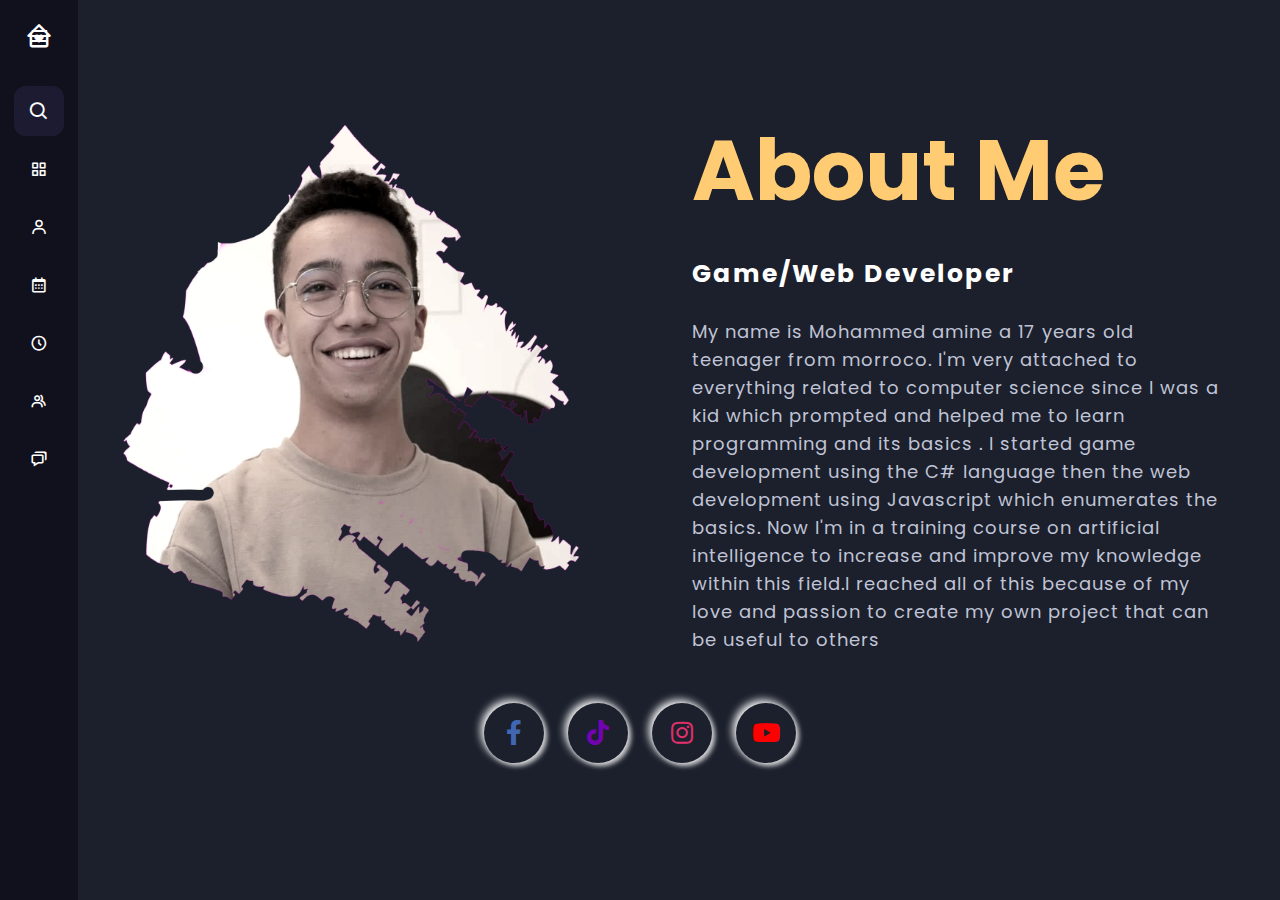
==== html/About me.html @ 37101b9a "Add files via upload" ====
<!DOCTYPE html>

<html lang="en" dir="ltr">
  <head>
    <meta charset=" utf-8">
 <meta name= "viewport" content="width=device-width, initial-scale=1">
 
 <title>ALLAH HOUSES</title>
 <link rel="icon" href="../img/Black Green Gold Modern Islamic Logo Template (1).png">

 <link rel=" stylesheet" type= "text/css" href="css/style.css">
<link rel="preconnect" href= "https: / /fonts.googleapis. com">
 <link rel=" preconnect" href= "https://fonts.gstatic. com" crossorigin>
 <link href= "https://fonts. googleapis. .com/css2?family=Josefin+Sans:ital, wght@0, 100;0, 200;0, 300;0,400
 ;0, 500;0, 600;0, 700;1, 100;1, 200;1, 300;1, 400;1, 500;1, 600;1, 700&display=swap" rel="stylesheet">

    <meta charset="UTF-8">
    
    <link rel="stylesheet" href="../css/ABOUT me.css">
    
    <link href='https://unpkg.com/boxicons@2.0.7/css/boxicons.min.css' rel='stylesheet'>
     <meta name="viewport" content="width=device-width, initial-scale=1.0">
     <link rel="preconnect" href="https://fonts.googleapis.com">
<link rel="preconnect" href="https://fonts.gstatic.com" crossorigin>
<link href="https://fonts.googleapis.com/css2?family=Lobster&display=swap" rel="stylesheet">
<link rel="preconnect" href="https://fonts.googleapis.com">
<link rel="preconnect" href="https://fonts.gstatic.com" crossorigin>
<link href="https://fonts.googleapis.com/css2?family=Lobster&display=swap" rel="stylesheet">
<meta charset="UTF-8">
<meta name="viewport" content="width=device-width, initial-scale=1.0">

<link rel="stylesheet" href="style.css">
<link rel="stylesheet" href="https://cdnjs.cloudflare.com/ajax/libs/font-awesome/5.15.2/css/all.min.css"/>

   </head>
   <body>
 <section class="about">
  <div class="content">
    <img src="../img/1.png" alt="">
    <div class="text">
      <h1>About me</h1>
      <h5>Game/Web Developer</h5>
      <p>My name is Mohammed amine a 17 years old teenager from morroco. I'm very attached to everything related to computer science since I was a kid which prompted and helped me to learn programming and its basics . I started game development using the C# language then the web development using Javascript which enumerates the basics. Now I'm in a training course on artificial intelligence to increase and improve my knowledge within this field.I reached all of this because of my love and passion to create my own project that can be useful to others</p>
    </div>
    <div class="icons">
      <a href="https://www.facebook.com/aminetuber.aminetuber" class="fb"><i class="fab fa-facebook-f"></i></a>
      <a href="https://www.tiktok.com/@drkwin1?_t=8WMn1kSp4BZ&_r=1" class="twitter"><i class="fab fa-tiktok"></i></a>
      <a href="https://instagram.com/drkwin.exe?igshid=ZjA0NjI3M2I=" class="insta"><i class="fab fa-instagram"></i></a>
      <a href="https://www.youtube.com/channel/UC5DiKN-dMREmwjTbiV3PLqg" class="yt"><i class="fab fa-youtube"></i></a>
    </div>
    <div class="sidebar">
      <div class="logo-details">
        <i class='bx bx-home-heart'></i>
          <div class="logo_name">ALLAH Houses</div>
          <i class='bx bx-menu' id="btn" ></i>
      </div>
     
      <ul class="nav-list">
        <li>
            <i class='bx bx-search' ></i>
           <input type="text" placeholder="Search...">
           <span class="tooltip">Search</span>
        </li>
        <li>
          <a href="../index.html">
            <i class='bx bx-grid-alt'></i>
            <span class="links_name">HOME</span>
          </a>
           <span class="tooltip">HOME</span>
        </li>
        <li>
         <a href="../html/About me.html">
           <i class='bx bx-user' ></i>
           <span class="links_name">About me</span>
         </a>
         <span class="tooltip">About me</span>
       </li>
       
       
       
  
       <li>
        <a href="../html/Date.html">
         <i class='bx bx-calendar'></i>
          <span class="links_name">DATE</span>
        </a>
        <span class="tooltip">DATE</span>
      </li>
         
      <li>
        <a href="../html/heure.html">
         <i class='bx bx-time-five'></i>
          <span class="links_name">TIME</span>
        </a>
        <span class="tooltip">TIME</span>
      </li>
       
      <li>
        <a href="../html/ABOUT.html">
         <i class='bx bx-group'></i>
          <span class="links_name">About</span>
        </a>
        <span class="tooltip">About</span>
      </li>
  
      <li>
        <a href="../html/Contact us.html">
          <i class='bx bx-chat' ></i>
          <span class="links_name">Contact us</span>
        </a>
        <span class="tooltip">Contact us</span>
      </li>
         
       
      </ul>
    </div>
    
    <script>
    let sidebar = document.querySelector(".sidebar");
    let closeBtn = document.querySelector("#btn");
    let searchBtn = document.querySelector(".bx-search");
  
    closeBtn.addEventListener("click", ()=>{
      sidebar.classList.toggle("open");
      menuBtnChange();//calling the function(optional)
    });
  
    searchBtn.addEventListener("click", ()=>{ // Sidebar open when you click on the search iocn
      sidebar.classList.toggle("open");
      menuBtnChange(); //calling the function(optional)
    });
  
    // following are the code to change sidebar button(optional)
    function menuBtnChange() {
     if(sidebar.classList.contains("open")){
       closeBtn.classList.replace("bx-menu", "bx-menu-alt-right");//replacing the iocns class
     }else {
       closeBtn.classList.replace("bx-menu-alt-right","bx-menu");//replacing the iocns class
     }
    }
  
    </script>
  
 </section>
 

  
</body>

  
   </html>
---- css/ABOUT me.css ----
@import url('https://fonts.googleapis.com/css2?family=Poppins:wght@200;300;400;500;600;700&display=swap');
*{
  margin: 0;
  padding: 0;
  box-sizing: border-box;
  font-family: 'Poppins', sans-serif;
}


.icons a{
  background: #1b202c;
  position: relative;
  height: 60px;
  width: 60px;
  margin: 0 10px;
  display: inline-flex;
  text-decoration: none;
  border-radius: 50%;
  transition: all 0.3s;
  box-shadow: -3px -3px 9px #ffffff,
              3px 3px 5px #ceced1;
              margin-bottom: 10%;
}
.icons a:hover:before{
  content: "";
  position: absolute;
  top: 30px;
  left: 230%;
  bottom: 0;
  right: 0;
  border-radius: 50%;
  background: #ecf0f3;
  box-shadow: inset -3px -3px 7px #ffffff,
              inset 3px 3px 5px #ceced1;
}
.icons a i{
  position: relative;
  z-index: 3;
  text-align: center;
  width: 100%;
  height: 100%;
  font-size: 25px;
  line-height: 60px;
}
.icons a:hover i{
  transform: scale(0.9);
}
.icons a.fb i{
  color: #4267B2;
}
.icons a.twitter i{
  color: #7103b1;
}
.icons a.insta i{
  color: #E1306C;
 
 
}
.icons a.git i{
  color: #333;
}
.icons a.yt i{
  color: #ff0000;
}


/* Google Font Link */
@import url('https://fonts.googleapis.com/css2?family=Poppins:wght@200;300;400;500;600;700&display=swap');
*{
  margin: 0;
  padding: 0;
  box-sizing: border-box;
  font-family: "Poppins" , sans-serif;
}
.sidebar{
  position: fixed;
  left: 0;
  top: 0;
  height: 100%;
  width: 78px;
  background: #11101D;
  padding: 6px 14px;
  z-index: 99;
  transition: all 0.5s ease;
}
.sidebar.open{
  width: 250px;
}
.sidebar .logo-details{
  height: 60px;
  display: flex;
  align-items: center;
  position: relative;
}
.sidebar .logo-details .icon{
  opacity: 0;
  transition: all 0.5s ease;
}
.sidebar .logo-details .logo_name{
  color: #fff;
  font-size: 20px;
  font-weight: 600;
  opacity: 0;
  transition: all 0.5s ease;
}
.sidebar.open .logo-details .icon,
.sidebar.open .logo-details .logo_name{
  opacity: 1;
}
.sidebar .logo-details #btn{
  position: absolute;
  top: 50%;
  right: 0;
  transform: translateY(-50%);
  font-size: 22px;
  transition: all 0.4s ease;
  font-size: 23px;
  text-align: center;
  cursor: pointer;
  transition: all 0.5s ease;
}
.sidebar.open .logo-details #btn{
  text-align: right;
}
.sidebar i{
  color: #fff;
  height: 60px;
  min-width: 50px;
  font-size: 28px;
  text-align: center;
  line-height: 60px;
}
.sidebar .nav-list{
  margin-top: 20px;
  height: 100%;
}
.sidebar li{
  position: relative;
  margin: 8px 0;
  list-style: none;
}
.sidebar li .tooltip{
  position: absolute;
  top: -20px;
  left: calc(100% + 15px);
  z-index: 3;
  background: #fff;
  box-shadow: 0 5px 10px rgba(0, 0, 0, 0.3);
  padding: 6px 12px;
  border-radius: 4px;
  font-size: 15px;
  font-weight: 400;
  opacity: 0;
  white-space: nowrap;
  pointer-events: none;
  transition: 0s;
}
.sidebar li:hover .tooltip{
  opacity: 1;
  pointer-events: auto;
  transition: all 0.4s ease;
  top: 50%;
  transform: translateY(-50%);
}
.sidebar.open li .tooltip{
  display: none;
}
.sidebar input{
  font-size: 15px;
  color: #FFF;
  font-weight: 400;
  outline: none;
  height: 50px;
  width: 100%;
  width: 50px;
  border: none;
  border-radius: 12px;
  transition: all 0.5s ease;
  background: #1d1b31;
}
.sidebar.open input{
  padding: 0 20px 0 50px;
  width: 100%;
}
.sidebar .bx-search{
  position: absolute;
  top: 50%;
  left: 0;
  transform: translateY(-50%);
  font-size: 22px;
  background: #1d1b31;
  color: #FFF;
}
.sidebar.open .bx-search:hover{
  background: #1d1b31;
  color: #FFF;
}
.sidebar .bx-search:hover{
  background: #FFF;
  color: #11101d;
}
.sidebar li a{
  display: flex;
  height: 100%;
  width: 100%;
  border-radius: 12px;
  align-items: center;
  text-decoration: none;
  transition: all 0.4s ease;
  background: #11101D;
}
.sidebar li a:hover{
  background: #FFF;
}
.sidebar li a .links_name{
  color: #fff;
  font-size: 15px;
  font-weight: 400;
  white-space: nowrap;
  opacity: 0;
  pointer-events: none;
  transition: 0.4s;
}
.sidebar.open li a .links_name{
  opacity: 1;
  pointer-events: auto;
}
.sidebar li a:hover .links_name,
.sidebar li a:hover i{
  transition: all 0.5s ease;
  color: #11101D;
}
.sidebar li i{
  height: 50px;
  line-height: 50px;
  font-size: 18px;
  border-radius: 12px;
}
.sidebar li.profile{
  position: fixed;
  height: 60px;
  width: 78px;
  left: 0;
  bottom: -8px;
  padding: 10px 14px;
  background: #1d1b31;
  transition: all 0.5s ease;
  overflow: hidden;
}
.sidebar.open li.profile{
  width: 250px;
}
.sidebar li .profile-details{
  display: flex;
  align-items: center;
  flex-wrap: nowrap;
}
.sidebar li img{
  height: 45px;
  width: 45px;
  object-fit: cover;
  border-radius: 6px;
  margin-right: 10px;
}
.sidebar li.profile .name,
.sidebar li.profile .job{
  font-size: 15px;
  font-weight: 400;
  color: #fff;
  white-space: nowrap;
}
.sidebar li.profile .job{
  font-size: 12px;
}
.sidebar .profile #log_out{
  position: absolute;
  top: 50%;
  right: 0;
  transform: translateY(-50%);
  background: #1d1b31;
  width: 100%;
  height: 60px;
  line-height: 60px;
  border-radius: 0px;
  transition: all 0.5s ease;
}
.sidebar.open .profile #log_out{
  width: 50px;
  background: none;
}
.home-section{
  position: relative;
  background: #E4E9F7;
  min-height: 100vh;
  top: 0;
  left: 78px;
  width: calc(100% - 78px);
  transition: all 0.5s ease;
  z-index: 2;
}
.sidebar.open ~ .home-section{
  left: 250px;
  width: calc(100% - 250px);
}
.home-section .text{
  display: inline-block;
  color: #11101d;
  font-size: 25px;
  font-weight: 500;
  margin: 18px
}
@media (max-width: 420px) {
  .sidebar li .tooltip{
    display: none;
    
}
}
.about{
    width: 100%;
    height: 100vh;
    background-color: #1b202c;
    display: flex;
    justify-content: center;
    align-items: center;
}
.about .content img{
    height: auto;
    width: 600px;
    max-width: 100%;

}

.text{
    width: 550px;
    max-width: 100%;
    padding: 0 10px;
}

.content{
    width: 1280px;
    max-width: 95%;
    margin: 0 auto;
    display: flex;
    flex-wrap: wrap;
    align-items: center;
    justify-content: space-around;
}

.text h1{
    color: #ffcc74;
    font-size: 85px;
    margin-bottom: 20px;
    text-transform: capitalize;
}

.text h5{
    color: white;
    font-size: 25px;
    margin-bottom: 25px;
    text-transform: capitalize;
    letter-spacing: 2px;
}

.text p{
    color: #c0c4d6;
    font-size: 18px;
    margin-bottom: 45px;
    line-height: 28px;
    letter-spacing: 1px;
    
}


@media screen and (max-width : 1180px) {
    .about{
        width: 100%;
        height: auto;
        padding: 70px 0px;
    }
    
}

@media screen and (max-width:650px) {
    .about .content img{
        margin-bottom: 40px;
        margin-left: 15%;
    }
    .text h1{
        font-size: 60px;
        margin-bottom: 25px;
        position: absolute;
        left: 20%;
        top: 45%;
    }
    .text h5{
        width: 90%;
        margin:  0px 60px;

    }
    .text p{
        width: 90%;
       margin: 0 62px;
    
}
    .icons{
       margin-left: 10.1%;
    }
}
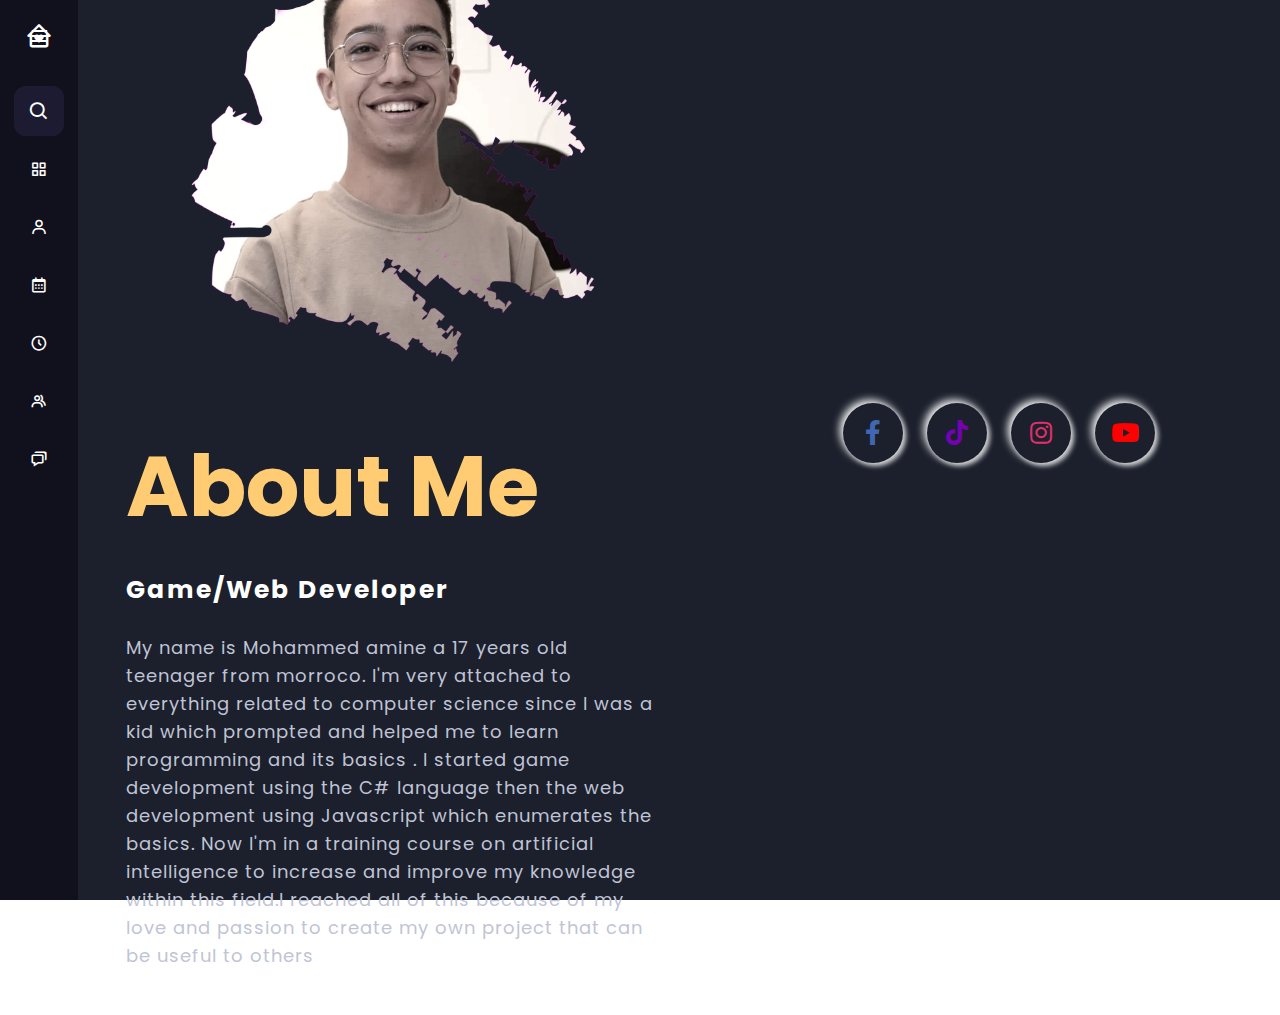
==== commit db03e896: "Update About me.html" ====
--- a/html/About me.html
+++ b/html/About me.html
@@ -36,8 +36,9 @@
    <body>
  <section class="about">
   <div class="content">
-    <img src="../img/1.png" alt="">
     <div class="text">
+          <img src="../img/1.png" alt="">
+
       <h1>About me</h1>
       <h5>Game/Web Developer</h5>
       <p>My name is Mohammed amine a 17 years old teenager from morroco. I'm very attached to everything related to computer science since I was a kid which prompted and helped me to learn programming and its basics . I started game development using the C# language then the web development using Javascript which enumerates the basics. Now I'm in a training course on artificial intelligence to increase and improve my knowledge within this field.I reached all of this because of my love and passion to create my own project that can be useful to others</p>
@@ -148,4 +149,4 @@
 </body>
 
   
-   </html>+   </html>
--- a/css/ABOUT me.css
+++ b/css/ABOUT me.css
@@ -309,12 +309,7 @@
   font-weight: 500;
   margin: 18px
 }
-@media (max-width: 420px) {
-  .sidebar li .tooltip{
-    display: none;
-    
-}
-}
+
 .about{
     width: 100%;
     height: 100vh;
@@ -370,17 +365,22 @@
     
 }
 
-
-@media screen and (max-width : 1180px) {
+@media (max-width: 844px) {
+  .sidebar li .tooltip{
+    display: none;
+    
+}
+
+
     .about{
         width: 100%;
         height: auto;
         padding: 70px 0px;
     }
     
-}
-
-@media screen and (max-width:650px) {
+
+
+
     .about .content img{
         margin-bottom: 40px;
         margin-left: 15%;
